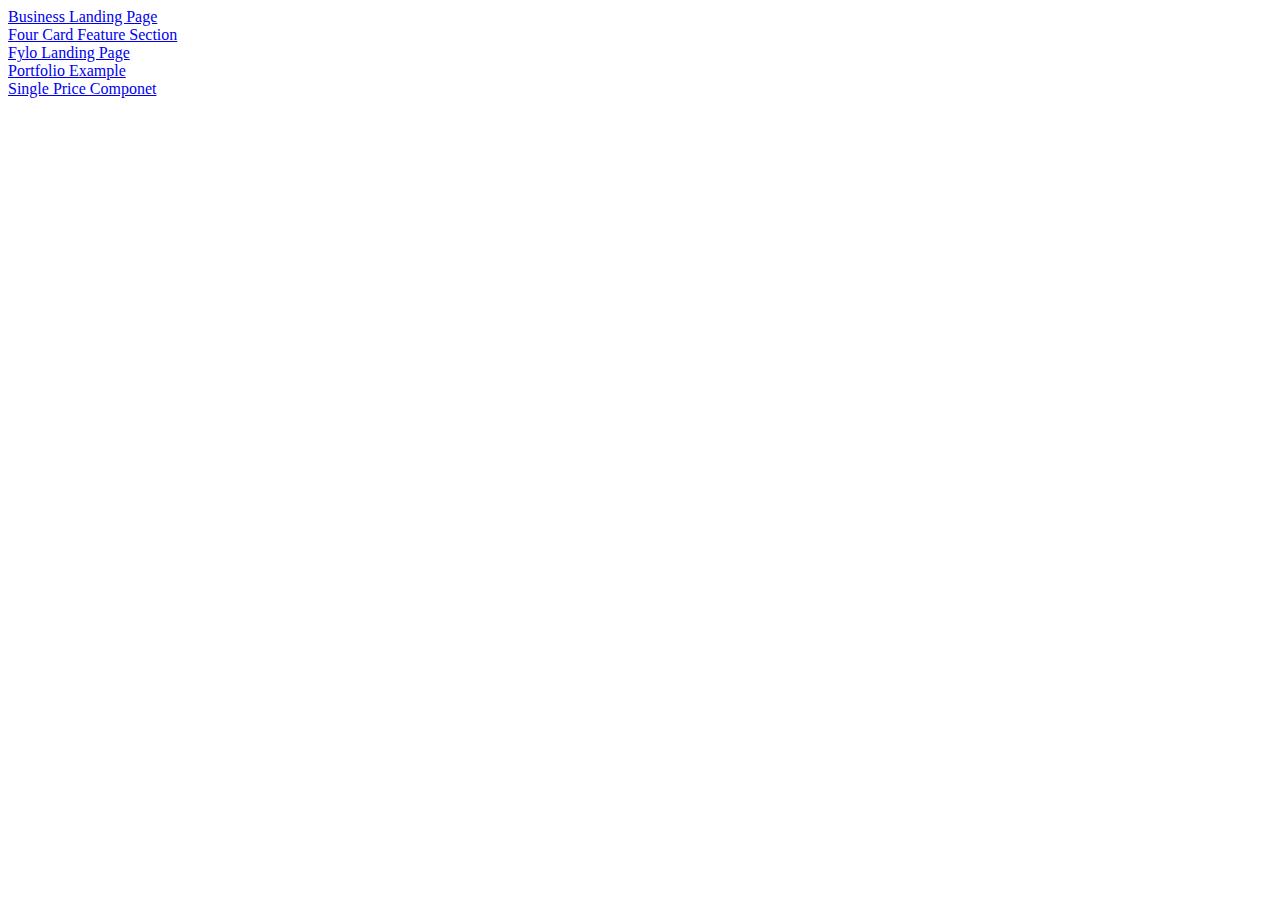
==== index.html @ fe7c390b "existing project upload" ====
<!DOCTYPE html>
<html lang="en">
  <head>
    <meta charset="UTF-8" />
    <meta http-equiv="X-UA-Compatible" content="IE=edge" />
    <meta name="viewport" content="width=device-width, initial-scale=1.0" />
    <title>Confy - Dev</title>
  </head>
  <body>
    <section>
      <div class="container">
        <div class="my-projects">
          <div class="project one">
            <a href="./Business Landing Page/index.html"
              >Business Landing Page</a
            >
          </div>
          <div class="project two">
            <a href="./four-card-feature-section-master/index.html"
              >Four Card Feature Section
            </a>
          </div>
          <div class="project">
            <a
              href="./fylo-landing-page-with-two-column-layout-master/index.html"
              >Fylo Landing Page</a
            >
          </div>
          <div class="project">
            <a href="./Portfolio/index.html">Portfolio Example</a>
          </div>
          <div class="project">
            <a href="./single-price-grid-component-master/index.html"
              >Single Price Componet</a
            >
          </div>
        </div>
      </div>
    </section>
  </body>
</html>
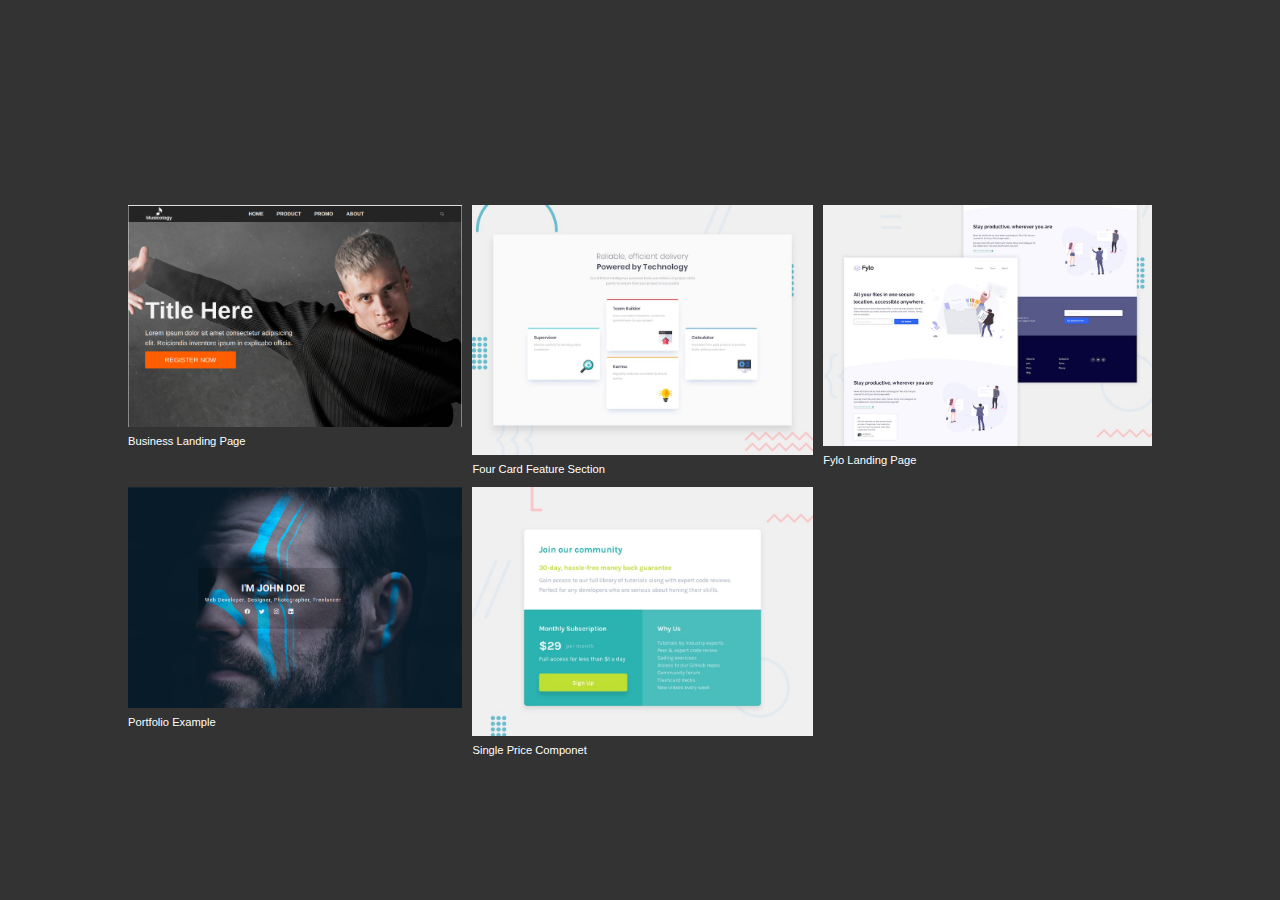
==== commit 117326b4: "building on index" ====
--- a/index.html
+++ b/index.html
@@ -4,32 +4,39 @@
     <meta charset="UTF-8" />
     <meta http-equiv="X-UA-Compatible" content="IE=edge" />
     <meta name="viewport" content="width=device-width, initial-scale=1.0" />
-    <title>Confy - Dev</title>
+    <link rel="stylesheet" href="./css/style.css">
+
+    <title>IamConfy - Home</title>
   </head>
   <body>
     <section>
       <div class="container">
         <div class="my-projects">
           <div class="project one">
+            <img src="./images/musicology.png" alt="">
             <a href="./Business Landing Page/index.html"
               >Business Landing Page</a
             >
           </div>
           <div class="project two">
+            <img src="./images/four card.jpg" alt="">
             <a href="./four-card-feature-section-master/index.html"
               >Four Card Feature Section
             </a>
           </div>
           <div class="project">
+            <img src="./images/fylo.jpg" alt="">
             <a
               href="./fylo-landing-page-with-two-column-layout-master/index.html"
               >Fylo Landing Page</a
             >
           </div>
           <div class="project">
+            <img src="./images/portfolio.png" alt="">
             <a href="./Portfolio/index.html">Portfolio Example</a>
           </div>
           <div class="project">
+            <img src="./images/price.jpg" alt="">
             <a href="./single-price-grid-component-master/index.html"
               >Single Price Componet</a
             >
--- a/css/style.css
+++ b/css/style.css
@@ -0,0 +1,50 @@
+/* ========== Mobile First ==================
+ */
+/* ---------- Global Design 
+  */
+
+*,
+body {
+  margin: 0;
+  padding: 0;
+  box-sizing: border-box;
+}
+body {
+  font-family: sans-serif;
+  color: #fff;
+  background-color: #333;
+}
+
+.container {
+  width: 80%;
+  margin-inline: auto;
+}
+p {
+  font-size: 16px;
+  color: #fff;
+}
+a {
+  text-decoration: none;
+  color: inherit;
+}
+img {
+  width: 100%;
+}
+
+/* ---------- My Projects
+  */
+
+.my-projects {
+  display: Grid;
+  gap: 10px;
+  margin-block-start: 20%;
+}
+.my-projects a {
+  font-size: 0.7em;
+}
+
+@media (min-width: 500px) {
+  .my-projects {
+    grid-template-columns: auto auto auto;
+  }
+}
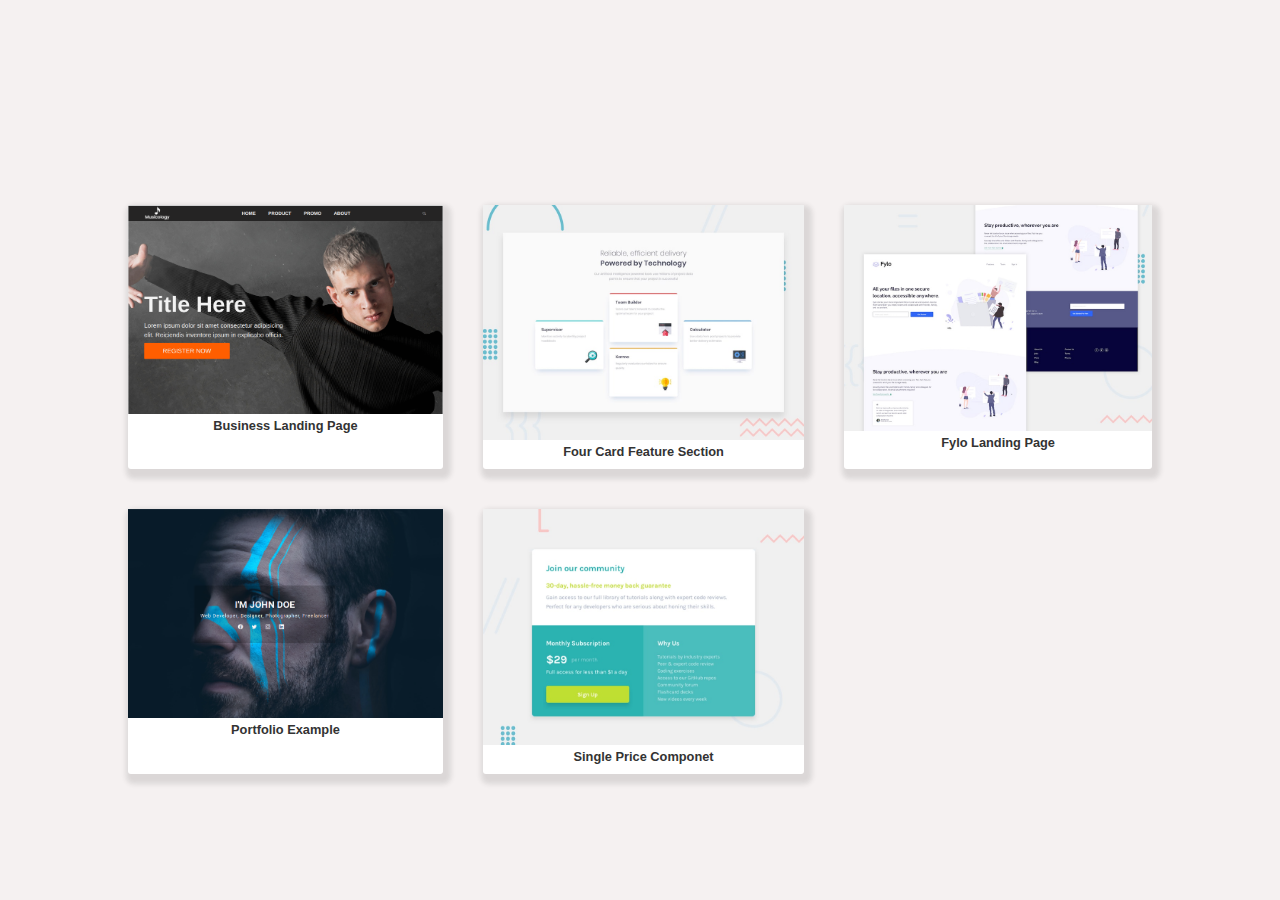
==== commit 613fc453: "style edit" ====
--- a/index.html
+++ b/index.html
@@ -4,7 +4,7 @@
     <meta charset="UTF-8" />
     <meta http-equiv="X-UA-Compatible" content="IE=edge" />
     <meta name="viewport" content="width=device-width, initial-scale=1.0" />
-    <link rel="stylesheet" href="./css/style.css">
+    <link rel="stylesheet" href="./css/style.css" />
 
     <title>IamConfy - Home</title>
   </head>
@@ -13,32 +13,35 @@
       <div class="container">
         <div class="my-projects">
           <div class="project one">
-            <img src="./images/musicology.png" alt="">
-            <a href="./Business Landing Page/index.html"
-              >Business Landing Page</a
+            <a href="./Business Landing Page/index.html">
+              <img src="./images/musicology.png" alt="" />
+              <h6>Business Landing Page</h6></a
             >
           </div>
           <div class="project two">
-            <img src="./images/four card.jpg" alt="">
             <a href="./four-card-feature-section-master/index.html"
-              >Four Card Feature Section
+              ><img src="./images/four card.jpg" alt="" />
+              <h6>Four Card Feature Section</h6>
             </a>
           </div>
           <div class="project">
-            <img src="./images/fylo.jpg" alt="">
             <a
               href="./fylo-landing-page-with-two-column-layout-master/index.html"
-              >Fylo Landing Page</a
+            >
+              <img src="./images/fylo.jpg" alt="" />
+              <h6>Fylo Landing Page</h6></a
             >
           </div>
           <div class="project">
-            <img src="./images/portfolio.png" alt="">
-            <a href="./Portfolio/index.html">Portfolio Example</a>
+            <a href="./Portfolio/index.html">
+              <img src="./images/portfolio.png" alt="" />
+              <h6>Portfolio Example</h6></a
+            >
           </div>
           <div class="project">
-            <img src="./images/price.jpg" alt="">
-            <a href="./single-price-grid-component-master/index.html"
-              >Single Price Componet</a
+            <a href="./single-price-grid-component-master/index.html">
+              <img src="./images/price.jpg" alt="" />
+              <h6>Single Price Componet</h6></a
             >
           </div>
         </div>
--- a/css/style.css
+++ b/css/style.css
@@ -12,12 +12,12 @@
 body {
   font-family: sans-serif;
   color: #fff;
-  background-color: #333;
+  background-color: rgb(245, 241, 241);
 }
 
 .container {
   width: 80%;
-  margin-inline: auto;
+  margin: auto;
 }
 p {
   font-size: 16px;
@@ -36,11 +36,19 @@
 
 .my-projects {
   display: Grid;
-  gap: 10px;
+  gap: 40px;
   margin-block-start: 20%;
 }
-.my-projects a {
-  font-size: 0.7em;
+.project h6 {
+    font-size: .8em;
+    text-align: center;
+    color: #333;
+}
+.project{
+    background-color: #fff;
+    padding: 0px 0 10px 0;
+    border-radius: 3px ;
+    box-shadow: rgba(46, 46, 46, 0.13) 3px 5px 5px 5px;
 }
 
 @media (min-width: 500px) {
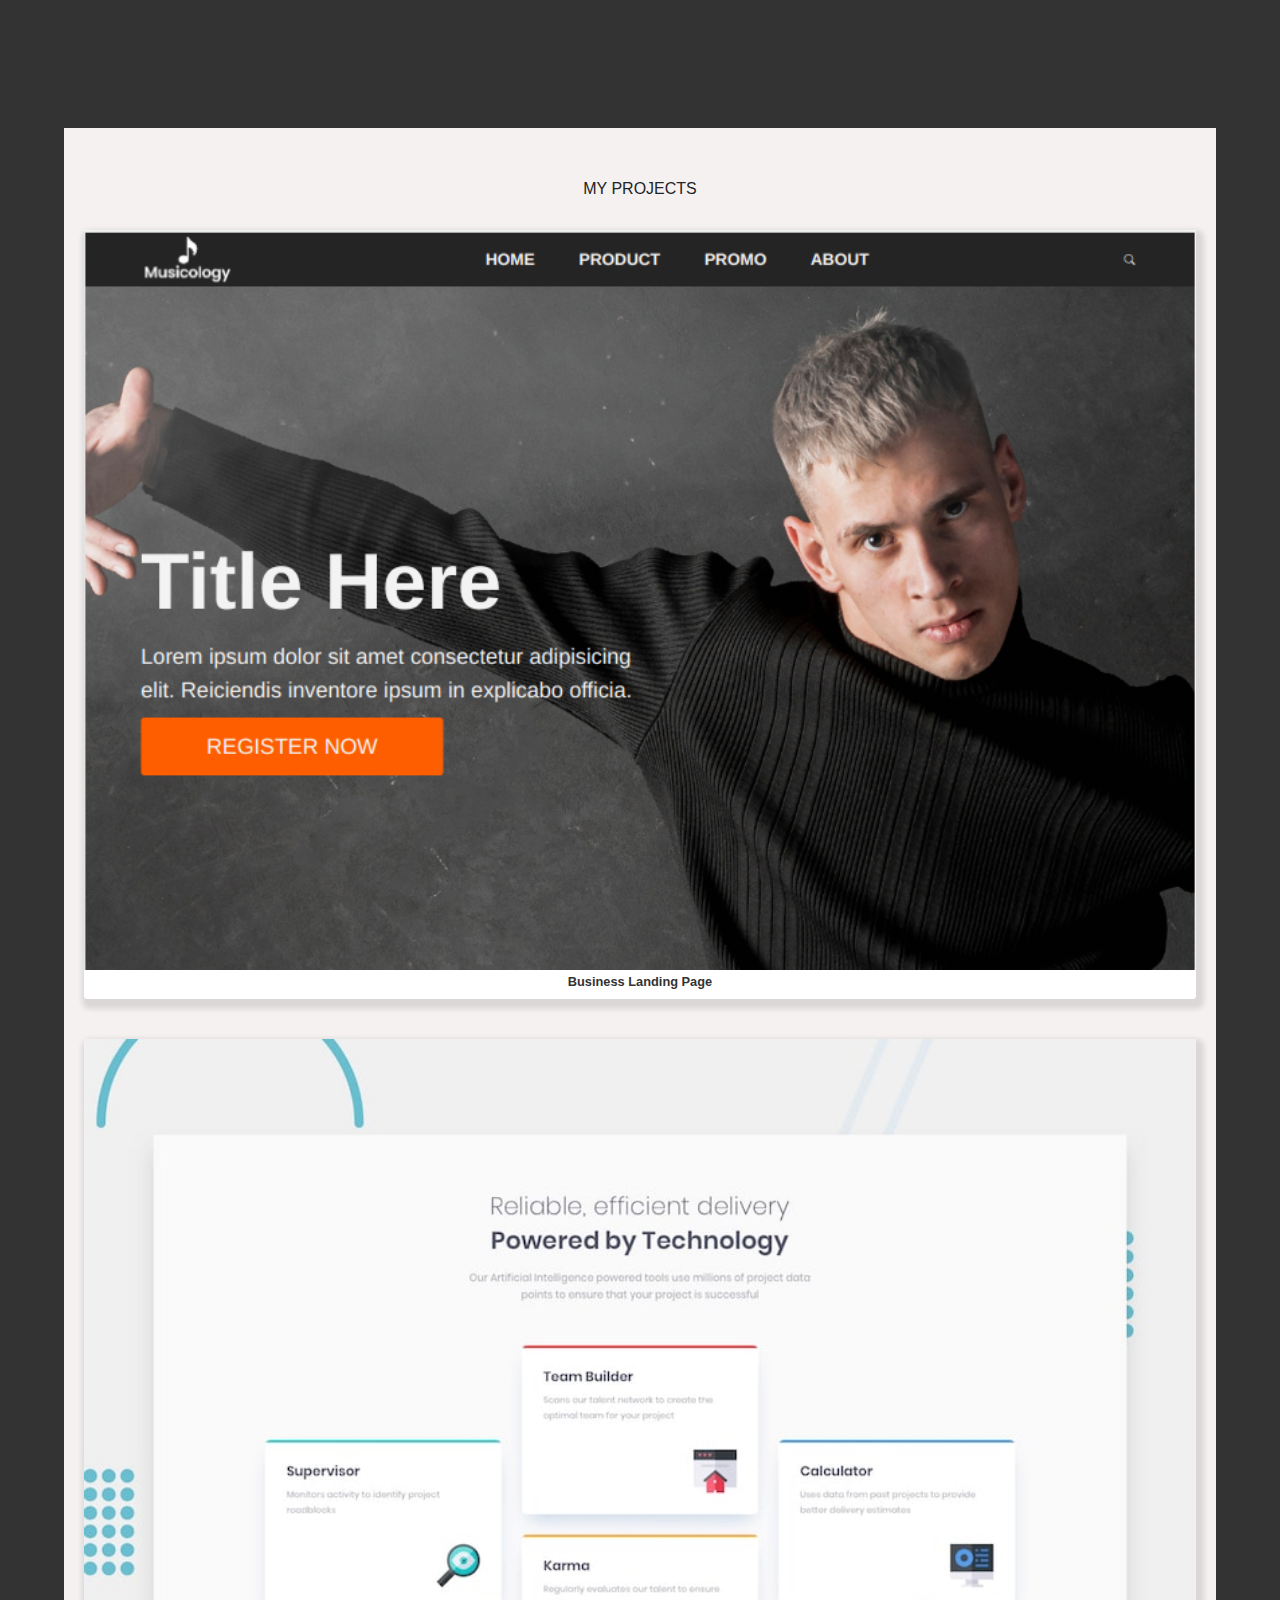
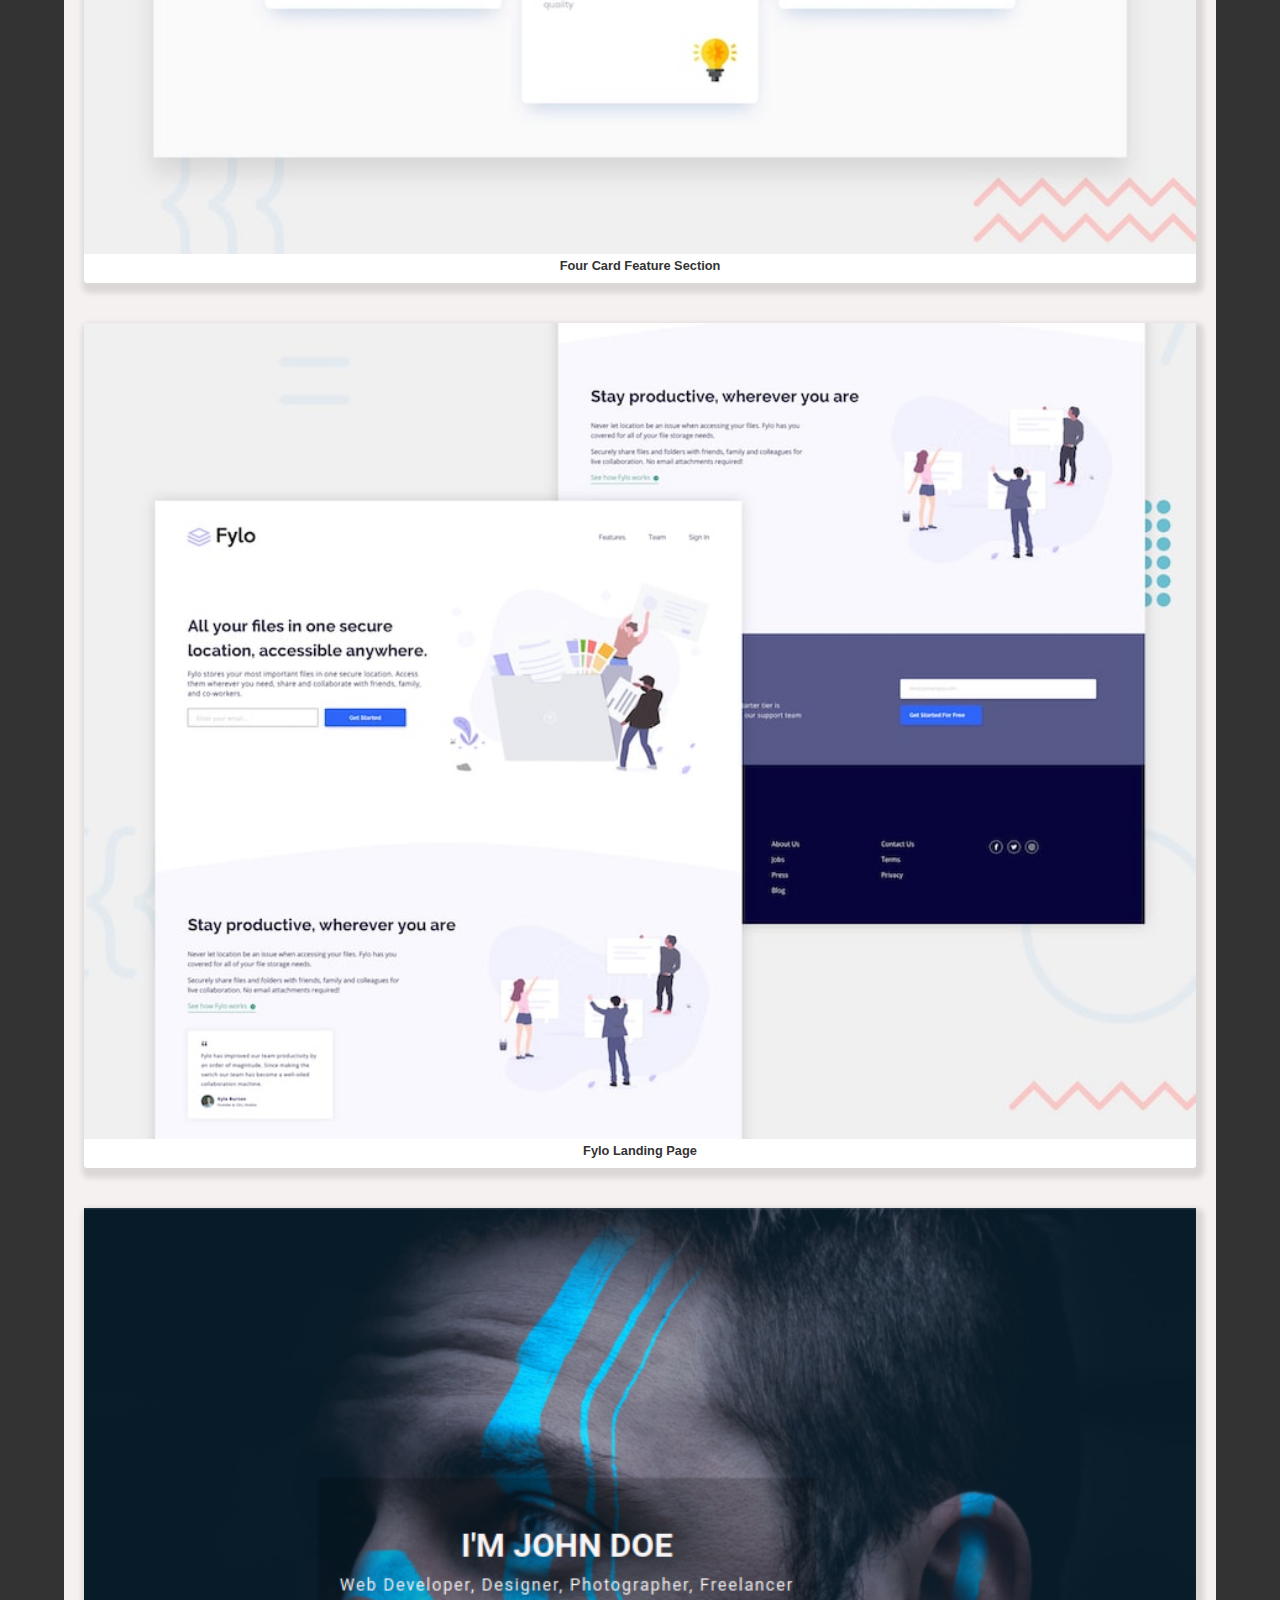
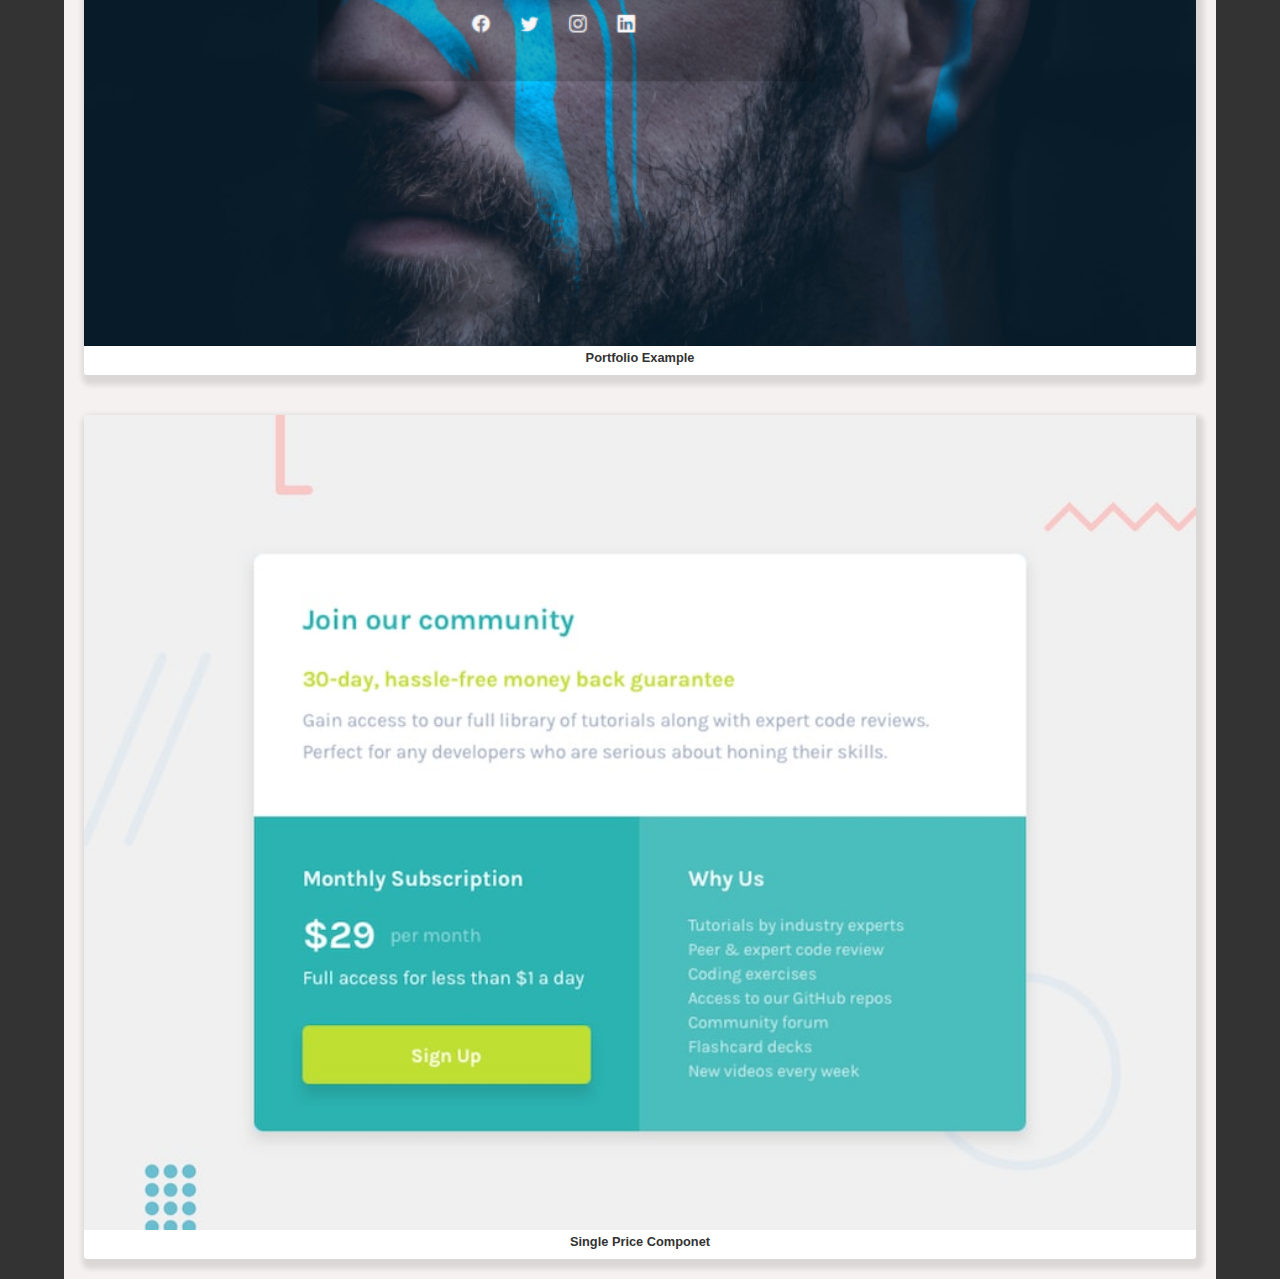
==== commit c1978dde: "Four card mobile completation" ====
--- a/index.html
+++ b/index.html
@@ -12,37 +12,42 @@
     <section>
       <div class="container">
         <div class="my-projects">
-          <div class="project one">
-            <a href="./Business Landing Page/index.html">
-              <img src="./images/musicology.png" alt="" />
-              <h6>Business Landing Page</h6></a
-            >
-          </div>
-          <div class="project two">
-            <a href="./four-card-feature-section-master/index.html"
-              ><img src="./images/four card.jpg" alt="" />
-              <h6>Four Card Feature Section</h6>
-            </a>
-          </div>
-          <div class="project">
-            <a
-              href="./fylo-landing-page-with-two-column-layout-master/index.html"
-            >
-              <img src="./images/fylo.jpg" alt="" />
-              <h6>Fylo Landing Page</h6></a
-            >
-          </div>
-          <div class="project">
-            <a href="./Portfolio/index.html">
-              <img src="./images/portfolio.png" alt="" />
-              <h6>Portfolio Example</h6></a
-            >
-          </div>
-          <div class="project">
-            <a href="./single-price-grid-component-master/index.html">
-              <img src="./images/price.jpg" alt="" />
-              <h6>Single Price Componet</h6></a
-            >
+          <header>
+            <h4>My Projects</h4>
+          </header>
+          <div class="box">
+            <div class="project one">
+              <a href="./Business Landing Page/index.html">
+                <img src="./images/musicology.png" alt="" />
+                <h6>Business Landing Page</h6></a
+              >
+            </div>
+            <div class="project two">
+              <a href="./four-card-feature-section-master/index.html"
+                ><img src="./images/four card.jpg" alt="" />
+                <h6>Four Card Feature Section</h6>
+              </a>
+            </div>
+            <div class="project">
+              <a
+                href="./fylo-landing-page-with-two-column-layout-master/index.html"
+              >
+                <img src="./images/fylo.jpg" alt="" />
+                <h6>Fylo Landing Page</h6></a
+              >
+            </div>
+            <div class="project">
+              <a href="./Portfolio/index.html">
+                <img src="./images/portfolio.png" alt="" />
+                <h6>Portfolio Example</h6></a
+              >
+            </div>
+            <div class="project">
+              <a href="./single-price-grid-component-master/index.html">
+                <img src="./images/price.jpg" alt="" />
+                <h6>Single Price Componet</h6></a
+              >
+            </div>
           </div>
         </div>
       </div>
--- a/css/style.css
+++ b/css/style.css
@@ -12,13 +12,18 @@
 body {
   font-family: sans-serif;
   color: #fff;
-  background-color: rgb(245, 241, 241);
+  background-color: #333;
 }
 
-.container {
-  width: 80%;
-  margin: auto;
+h1,
+h2,
+h3,
+h4,
+h5,
+h6 {
+  text-align: center;
 }
+
 p {
   font-size: 16px;
   color: #fff;
@@ -33,25 +38,42 @@
 
 /* ---------- My Projects
   */
+.my-projects {
+  background-color: rgb(245, 241, 241);
+  padding: 20px;
+}
 
-.my-projects {
+.my-projects .box {
   display: Grid;
   gap: 40px;
-  margin-block-start: 20%;
+}
+section {
+  margin-block-start: 10%;
+}
+section h4 {
+  color: rgb(35, 36, 37);
+  margin-block: 2em;
+  text-transform: uppercase;
+  font-weight: 200;
 }
 .project h6 {
-    font-size: .8em;
-    text-align: center;
-    color: #333;
+  font-size: 0.8em;
+  color: #333;
 }
-.project{
-    background-color: #fff;
-    padding: 0px 0 10px 0;
-    border-radius: 3px ;
-    box-shadow: rgba(46, 46, 46, 0.13) 3px 5px 5px 5px;
+.project {
+  background-color: #fff;
+  padding: 0px 0 10px 0;
+  border-radius: 3px;
+  box-shadow: rgba(46, 46, 46, 0.13) 3px 5px 5px 5px;
 }
 
 @media (min-width: 500px) {
+  /* general style  */
+  .container {
+    width: 90%;
+    margin: auto;
+  }
+
   .my-projects {
     grid-template-columns: auto auto auto;
   }
